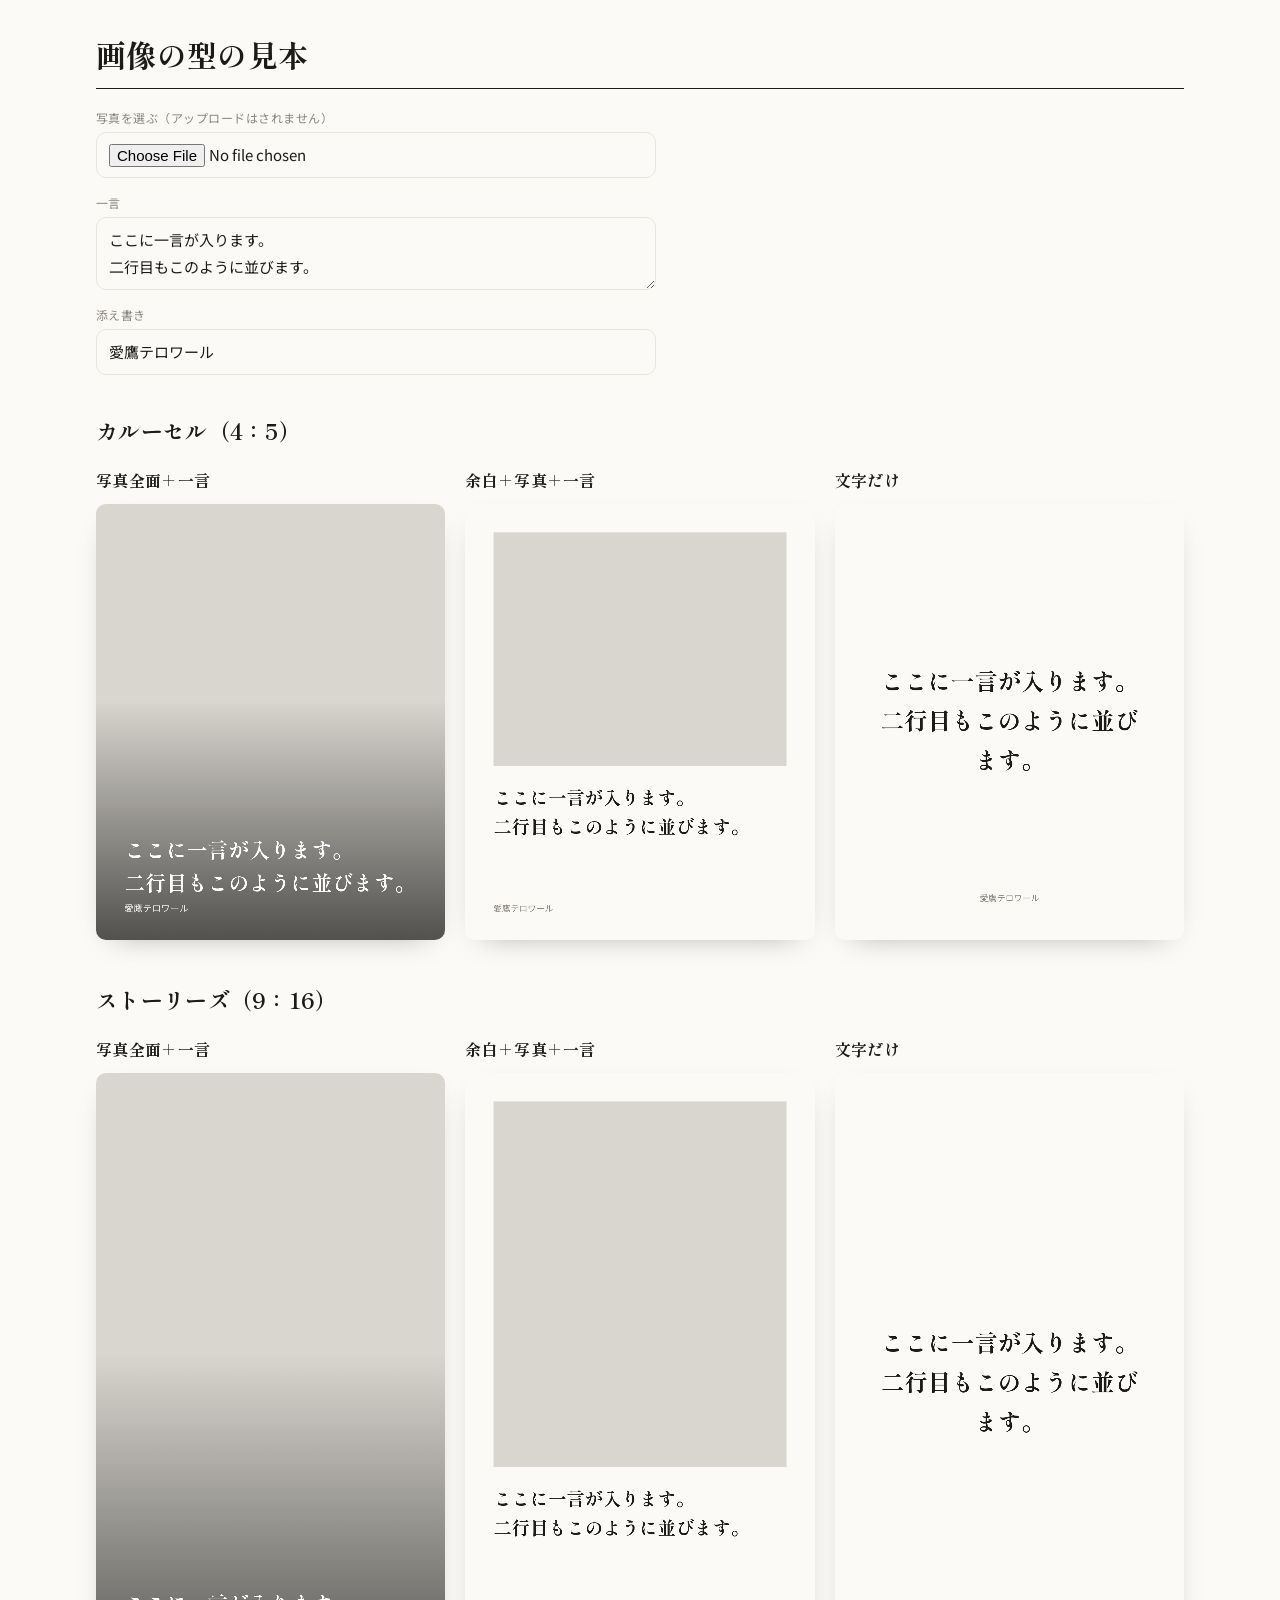
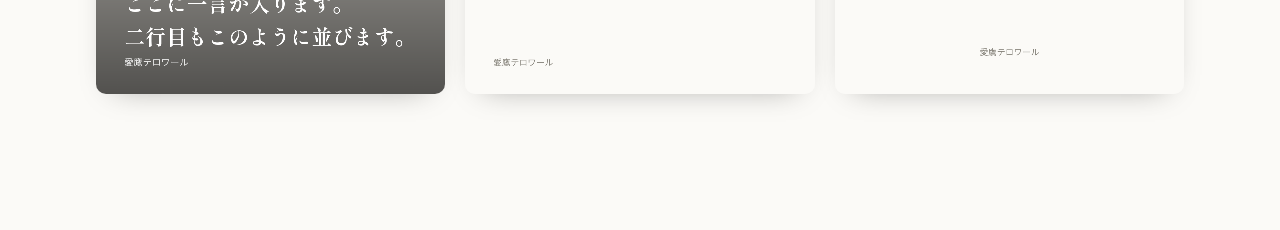
==== docs/templates-preview.html @ f47aa207 "カルーセル・ストーリーズ画像の型（3種）と見本ページ Co-Authored-By: Claude Opus 5.5 <noreply@anthropic.com>" ====
<!doctype html>
<html lang="ja">
<head>
<meta charset="utf-8">
<meta name="viewport" content="width=device-width, initial-scale=1">
<title>ナガレ｜画像の型の見本</title>
<link rel="preconnect" href="https://fonts.googleapis.com">
<link rel="preconnect" href="https://fonts.gstatic.com" crossorigin>
<link href="https://fonts.googleapis.com/css2?family=Shippori+Mincho:wght@500;700&family=Noto+Sans+JP:wght@400;500;700&display=swap" rel="stylesheet">
<link rel="stylesheet" href="style.css">
<style>
  .controls { display: grid; gap: 14px; max-width: 560px; margin-bottom: 36px; }
  .row { display: grid; grid-template-columns: repeat(3, 1fr); gap: 20px; margin-bottom: 40px; }
  .row h3 { font-family: var(--mincho); font-size: 16px; margin: 0 0 10px; }
  canvas { width: 100%; height: auto; border-radius: 10px; box-shadow: 0 10px 30px -18px rgba(0,0,0,.4); display: block; }
  .format-title { font-family: var(--mincho); font-size: 22px; margin: 0 0 16px; }
  @media (max-width: 640px) { .row { grid-template-columns: 1fr; } }
</style>
</head>
<body>
<main>
  <div class="section-head"><h1 class="section-title">画像の型の見本</h1></div>
  <div class="controls">
    <label>写真を選ぶ（アップロードはされません）<input type="file" id="photo" accept="image/*"></label>
    <label>一言<textarea id="text">ここに一言が入ります。
二行目もこのように並びます。</textarea></label>
    <label>添え書き<input id="sub" value="愛鷹テロワール"></label>
  </div>
  <h2 class="format-title">カルーセル（4：5）</h2>
  <div class="row" id="feed"></div>
  <h2 class="format-title">ストーリーズ（9：16）</h2>
  <div class="row" id="story"></div>
</main>
<script src="templates.js"></script>
<script>
  let image = null;
  async function renderAll() {
    const text = document.getElementById('text').value;
    const sub = document.getElementById('sub').value;
    for (const format of ['feed', 'story']) {
      const row = document.getElementById(format);
      row.innerHTML = '';
      for (const t of Templates.list) {
        const box = document.createElement('div');
        box.innerHTML = `<h3>${t.name}</h3>`;
        const c = document.createElement('canvas');
        box.appendChild(c);
        row.appendChild(box);
        await Templates.draw(c, { template: t.id, format, image, text, sub });
      }
    }
  }
  document.getElementById('photo').addEventListener('change', e => {
    const f = e.target.files[0];
    if (!f) return;
    const img = new Image();
    img.onload = () => { image = img; renderAll(); };
    img.src = URL.createObjectURL(f);
  });
  document.getElementById('text').addEventListener('input', renderAll);
  document.getElementById('sub').addEventListener('input', renderAll);
  renderAll();
</script>
</body>
</html>
---- docs/style.css ----
/* ナガレ：写真が主役の雑誌風。余白・明朝の見出し・大きなアイコン */
:root {
  --paper: #fbfaf7;
  --surface: #ffffff;
  --ink: #1c1b19;
  --muted: #8a877f;
  --line: #e9e6df;
  --soft: #f3f1ec;
  --accent: #2f5d50;
  --danger: #a23b2a;
  --mincho: "Shippori Mincho", "Hiragino Mincho ProN", "Yu Mincho", serif;
  --sans: "Noto Sans JP", -apple-system, BlinkMacSystemFont, "Segoe UI", sans-serif;
  --ease: cubic-bezier(.2, .7, .2, 1);
}
* { box-sizing: border-box; }
[hidden] { display: none !important; }
html { -webkit-text-size-adjust: 100%; }
body { margin: 0; background: var(--paper); color: var(--ink); font-family: var(--sans);
  font-size: 15px; line-height: 1.75; letter-spacing: .02em; }
a { color: inherit; }
.muted { color: var(--muted); }
.logo { font-family: var(--mincho); font-weight: 700; font-size: 22px; letter-spacing: .12em; margin: 0; }

/* ---- ログイン ---- */
.login { min-height: 100vh; display: grid; place-items: center; padding: 24px 16px; }
.login form { width: min(360px, 100%); display: grid; gap: 18px; }
.login .logo { font-size: 40px; text-align: center; margin-bottom: 12px; }

/* ---- ヘッダー ---- */
.site-header { position: sticky; top: 0; z-index: 5; background: rgba(251, 250, 247, .9);
  backdrop-filter: blur(12px); -webkit-backdrop-filter: blur(12px); border-bottom: 1px solid var(--line); }
.bar { max-width: 1120px; margin: 0 auto; padding: 14px 16px 6px; display: flex; align-items: center; gap: 16px; }
.accounts { display: flex; gap: 4px; margin-left: auto; overflow-x: auto; scrollbar-width: none; }
.accounts::-webkit-scrollbar { display: none; }
.accounts button { display: flex; align-items: center; gap: 8px; border: 0; background: none; cursor: pointer;
  padding: 4px 10px 4px 4px; border-radius: 999px; font: inherit; font-size: 13px; color: var(--muted);
  white-space: nowrap; transition: background .2s var(--ease), color .2s var(--ease); }
.accounts button .avatar { width: 28px; height: 28px; font-size: 12px; transition: box-shadow .2s var(--ease); }
.accounts button:hover { color: var(--ink); }
.accounts button.active { color: var(--ink); background: var(--soft); }
.accounts button.active .avatar { box-shadow: 0 0 0 2px var(--paper), 0 0 0 3.5px var(--ink); }
button.link { border: 0; background: none; color: var(--muted); font: inherit; font-size: 12px; cursor: pointer; white-space: nowrap; }
button.link:hover { color: var(--ink); }
.views { max-width: 1120px; margin: 0 auto; padding: 0 16px; display: flex; gap: 22px; overflow-x: auto; scrollbar-width: none; }
.views::-webkit-scrollbar { display: none; }
.views button { position: relative; border: 0; background: none; padding: 10px 0 12px; font: inherit; font-size: 14px;
  color: var(--muted); cursor: pointer; white-space: nowrap; transition: color .2s var(--ease); }
.views button::after { content: ""; position: absolute; left: 0; right: 0; bottom: -1px; height: 2px; background: var(--ink);
  transform: scaleX(0); transition: transform .3s var(--ease); }
.views button:hover { color: var(--ink); }
.views button.active { color: var(--ink); font-weight: 500; }
.views button.active::after { transform: scaleX(1); }

main { max-width: 1120px; margin: 0 auto; padding: 36px 16px 96px; }

/* ---- アイコン ---- */
.avatar { width: 40px; height: 40px; border-radius: 50%; flex: none; object-fit: cover; background: var(--soft);
  display: inline-grid; place-items: center; color: var(--muted); font-family: var(--mincho); font-weight: 700; font-size: 16px; }
img.avatar { border: 1px solid var(--line); }  /* 白いアイコンが背景に溶けないように */

/* ---- 選んでいるアカウント ---- */
.profile { display: flex; align-items: center; gap: 20px; margin-bottom: 44px; }
.profile .avatar { width: 76px; height: 76px; font-size: 28px; }
.profile-name { font-family: var(--mincho); font-weight: 700; font-size: 26px; line-height: 1.3; margin: 0; }
.profile-handle { font-size: 13px; color: var(--muted); text-decoration: none; display: inline-flex; gap: 6px; margin-top: 4px; }
.profile-handle:hover { color: var(--ink); }

/* ---- 見出し ---- */
.section-head { display: flex; align-items: flex-end; justify-content: space-between; gap: 16px; flex-wrap: wrap;
  padding-bottom: 16px; border-bottom: 1px solid var(--ink); margin-bottom: 18px; }
.section-title { font-family: var(--mincho); font-weight: 700; font-size: 30px; line-height: 1.2; margin: 0; }
.section-title small { font-family: var(--sans); font-weight: 400; font-size: 13px; color: var(--muted); margin-left: 12px; letter-spacing: .04em; }

/* A／Bの説明 */
.legend { display: grid; gap: 6px; margin: 0 0 22px; font-size: 13px; color: var(--muted); }
.legend div { display: flex; gap: 10px; align-items: baseline; }
.legend .note { font-size: 12px; }

.toolbar { display: flex; align-items: center; justify-content: space-between; gap: 12px; flex-wrap: wrap; margin-bottom: 26px; }
.filter { display: inline-flex; background: var(--soft); border-radius: 999px; padding: 3px; }
.filter button { border: 0; background: none; border-radius: 999px; padding: 5px 16px; font: inherit; font-size: 13px;
  color: var(--muted); cursor: pointer; transition: background .2s var(--ease), color .2s var(--ease); }
.filter button.active { background: var(--surface); color: var(--ink); box-shadow: 0 1px 3px rgba(0,0,0,.08); }

/* ---- ボタン ---- */
.btn { border: 1px solid var(--line); border-radius: 999px; background: var(--surface); color: var(--ink);
  padding: 7px 18px; font: inherit; font-size: 13px; cursor: pointer; transition: border-color .2s, background .2s, color .2s, transform .2s var(--ease); }
.btn:hover { border-color: var(--ink); }
.btn:active { transform: scale(.97); }
.btn.primary { background: var(--ink); border-color: var(--ink); color: var(--paper); }
.btn.primary:hover { background: var(--accent); border-color: var(--accent); }
.btn.small { padding: 4px 12px; font-size: 12px; }
.btn.danger { color: var(--danger); }
.btn.danger.armed { background: var(--danger); border-color: var(--danger); color: #fff; }
.btn:disabled { opacity: .5; cursor: default; }

/* ---- A／Bの印 ---- */
.badge { display: inline-grid; place-items: center; width: 24px; height: 24px; border-radius: 50%;
  font-size: 12px; font-weight: 700; letter-spacing: 0; flex: none; }
.badge.a { background: var(--ink); color: var(--paper); }
.badge.b { border: 1px solid var(--ink); color: var(--ink); }
.badge.none { border: 1px dashed var(--muted); color: var(--muted); }

/* ---- ベンチマークのカード ---- */
.grid { display: grid; grid-template-columns: repeat(auto-fill, minmax(300px, 1fr)); gap: 18px; }
.card { background: var(--surface); border: 1px solid var(--line); border-radius: 18px; padding: 22px 22px 16px;
  display: flex; flex-direction: column; gap: 14px;
  transition: transform .35s var(--ease), box-shadow .35s var(--ease), border-color .35s var(--ease);
  animation: rise .5s var(--ease) both; }
.card:hover { transform: translateY(-3px); box-shadow: 0 14px 34px -18px rgba(28, 27, 25, .35); border-color: transparent; }
@keyframes rise { from { opacity: 0; transform: translateY(8px); } }
.card-top { display: flex; align-items: flex-start; gap: 14px; }
.card-top .avatar { width: 58px; height: 58px; font-size: 22px; }
.card-id { min-width: 0; flex: 1; }
.card-name { font-family: var(--mincho); font-weight: 700; font-size: 18px; line-height: 1.4; margin: 2px 0 0; overflow-wrap: anywhere; }
.card-name a { text-decoration: none; }
.card-name a:hover { text-decoration: underline; }
.card-handle { font-size: 12px; color: var(--muted); overflow-wrap: anywhere; }
.area { display: inline-block; align-self: flex-start; font-size: 12px; padding: 2px 10px; border-radius: 999px; background: var(--soft); color: var(--ink); }
.adopt { font-family: var(--mincho); font-size: 15px; line-height: 1.8; margin: 0; }
.notes { display: grid; gap: 8px; margin: 0; font-size: 13px; line-height: 1.7; }
.notes dt { font-size: 11px; color: var(--muted); letter-spacing: .08em; }
.notes dd { margin: 0; }
.card-foot { margin-top: auto; padding-top: 12px; border-top: 1px solid var(--line);
  display: flex; align-items: center; justify-content: space-between; gap: 8px; flex-wrap: wrap; font-size: 11px; color: var(--muted); }
.card-foot .actions { display: flex; gap: 6px; align-items: center; }
.ig-link { font-size: 12px; color: var(--ink); text-decoration: none; border-bottom: 1px solid var(--line); }
.ig-link:hover { border-color: var(--ink); }

/* ---- 編集フォーム ---- */
form.edit { display: grid; gap: 12px; }
label { display: grid; gap: 4px; font-size: 12px; color: var(--muted); letter-spacing: .04em; }
input, select, textarea { font: inherit; font-size: 15px; color: var(--ink); background: var(--paper);
  border: 1px solid var(--line); border-radius: 10px; padding: 9px 12px; transition: border-color .2s; }
input:focus, select:focus, textarea:focus { outline: none; border-color: var(--ink); }
textarea { min-height: 72px; resize: vertical; }
.row2 { display: grid; grid-template-columns: 1fr 1fr; gap: 12px; }
.form-actions { display: flex; justify-content: flex-end; gap: 8px; }
.card.editing { grid-column: 1 / -1; }

/* ---- そのほか ---- */
.placeholder { padding: 80px 16px; text-align: center; color: var(--muted); font-family: var(--mincho); font-size: 18px; }
.error { background: #fbeeea; color: var(--danger); border-radius: 12px; padding: 12px 16px; margin-bottom: 20px; font-size: 14px; }
.empty { color: var(--muted); padding: 40px 0; }

@media (max-width: 640px) {
  body { font-size: 14px; }
  .bar { flex-wrap: wrap; }
  .accounts { order: 3; width: 100%; margin-left: -4px; }
  #logout { margin-left: auto; }
  main { padding-top: 28px; }
  .profile { gap: 16px; margin-bottom: 32px; }
  .profile .avatar { width: 60px; height: 60px; }
  .profile-name { font-size: 22px; }
  .section-title { font-size: 24px; }
  .grid { grid-template-columns: 1fr; }
  .row2 { grid-template-columns: 1fr; }
}
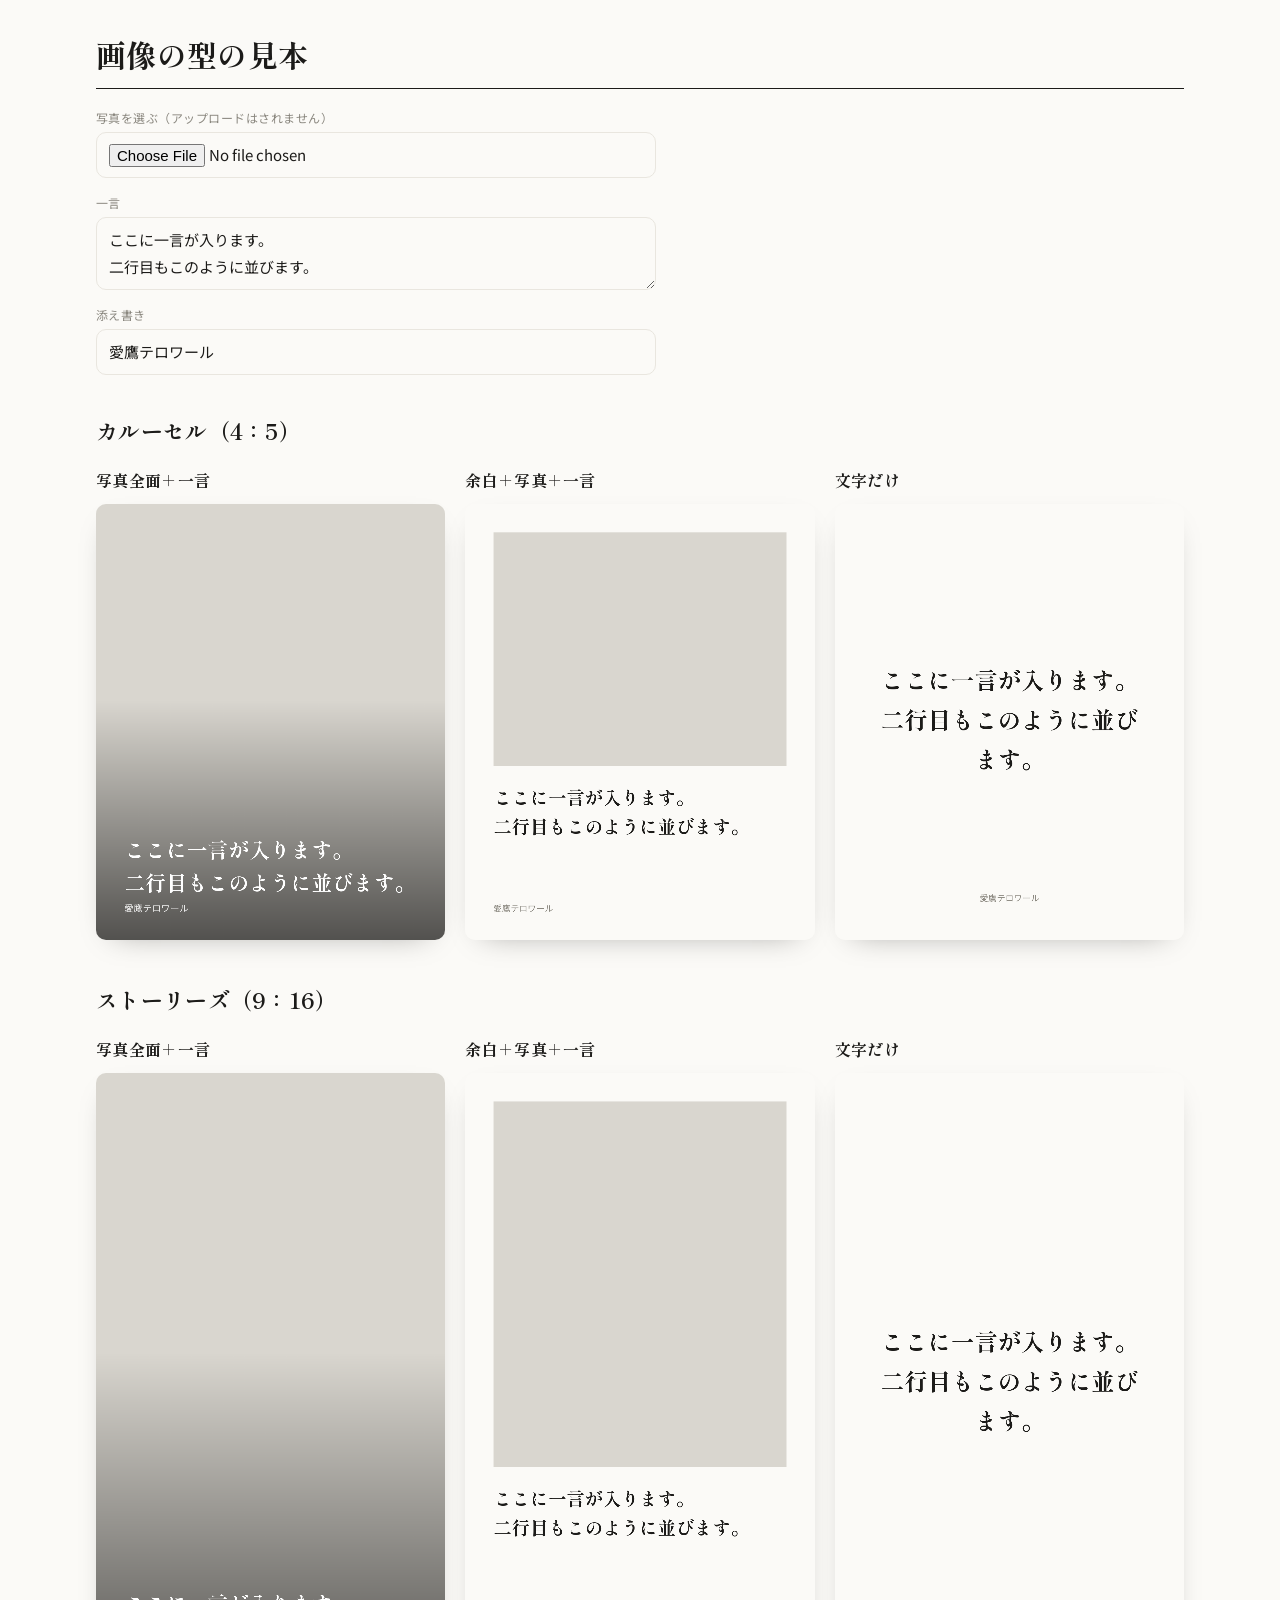
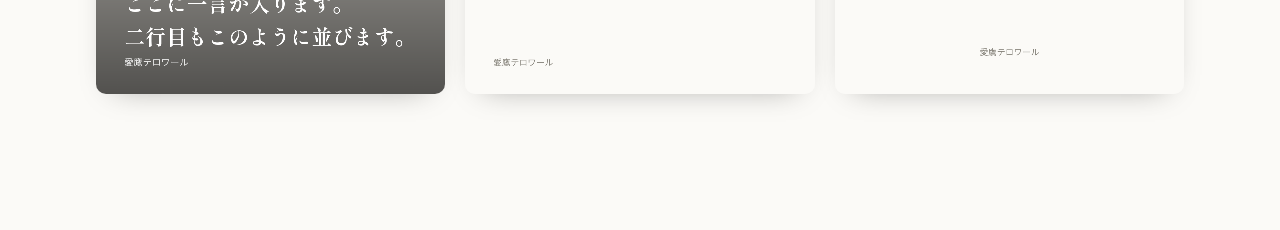
==== commit 0dd5405d: "作る（チャット＋下書きカード）と公開する（確認・承認・差し戻し）を追加、名前をInsta Studioに - 投稿・作業の記録の表と、非公開の写真置き場を追加 - AIで下書きを作るEdge Func" ====
--- a/docs/templates-preview.html
+++ b/docs/templates-preview.html
@@ -3,7 +3,7 @@
 <head>
 <meta charset="utf-8">
 <meta name="viewport" content="width=device-width, initial-scale=1">
-<title>ナガレ｜画像の型の見本</title>
+<title>Insta Studio｜画像の型の見本</title>
 <link rel="preconnect" href="https://fonts.googleapis.com">
 <link rel="preconnect" href="https://fonts.gstatic.com" crossorigin>
 <link href="https://fonts.googleapis.com/css2?family=Shippori+Mincho:wght@500;700&family=Noto+Sans+JP:wght@400;500;700&display=swap" rel="stylesheet">
--- a/docs/style.css
+++ b/docs/style.css
@@ -1,4 +1,4 @@
-/* ナガレ：写真が主役の雑誌風。余白・明朝の見出し・大きなアイコン */
+/* Insta Studio：写真が主役の雑誌風。余白・明朝の見出し・大きなアイコン */
 :root {
   --paper: #fbfaf7;
   --surface: #ffffff;
@@ -156,3 +156,94 @@
   .grid { grid-template-columns: 1fr; }
   .row2 { grid-template-columns: 1fr; }
 }
+
+/* ==== 作る ==== */
+.chips { display: flex; gap: 8px; overflow-x: auto; padding-bottom: 6px; margin-bottom: 22px; scrollbar-width: thin; }
+.chip { flex: none; display: grid; text-align: left; gap: 0; border: 1px solid var(--line); background: var(--surface);
+  border-radius: 12px; padding: 8px 14px; font: inherit; font-size: 13px; cursor: pointer; transition: border-color .2s; }
+.chip small { font-size: 11px; color: var(--muted); }
+.chip:hover { border-color: var(--ink); }
+.chip.active { border-color: var(--ink); box-shadow: inset 0 0 0 1px var(--ink); }
+
+.studio { display: grid; grid-template-columns: minmax(300px, 2fr) 3fr; gap: 18px; align-items: start; }
+.panel { background: var(--surface); border: 1px solid var(--line); border-radius: 18px; padding: 18px; }
+.chat { position: sticky; top: 110px; display: flex; flex-direction: column; gap: 12px; max-height: calc(100vh - 130px); }
+.chat-log { flex: 1; overflow-y: auto; display: flex; flex-direction: column; gap: 10px; min-height: 160px; padding-right: 4px; }
+.bubble { max-width: 88%; padding: 10px 14px; border-radius: 16px; font-size: 14px; line-height: 1.7; white-space: pre-wrap; animation: rise .3s var(--ease) both; }
+.bubble.me { align-self: flex-end; background: var(--ink); color: var(--paper); border-bottom-right-radius: 4px; }
+.bubble.ai { align-self: flex-start; background: var(--soft); border-bottom-left-radius: 4px; }
+.bubble.thinking { color: var(--muted); animation: pulse 1.4s ease-in-out infinite; }
+@keyframes pulse { 50% { opacity: .45; } }
+.hint { color: var(--muted); font-size: 13px; line-height: 1.8; margin: auto 0; text-align: center; }
+.photo-tray { display: flex; gap: 8px; overflow-x: auto; padding-bottom: 4px; }
+.thumb { margin: 0; flex: none; width: 64px; }
+.thumb img { width: 64px; height: 64px; object-fit: cover; border-radius: 10px; background: var(--soft); display: block; }
+.thumb figcaption { font-size: 10px; color: var(--muted); text-align: center; }
+.add-photo { flex: none; width: 64px; height: 64px; border: 1px dashed var(--muted); border-radius: 10px; display: grid; place-items: center;
+  font-size: 12px; color: var(--muted); cursor: pointer; transition: border-color .2s, color .2s; }
+.add-photo:hover { border-color: var(--ink); color: var(--ink); }
+.add-photo.busy { cursor: default; animation: pulse 1.4s ease-in-out infinite; }
+.add-photo input { display: none; }
+.chat-form { display: grid; gap: 8px; }
+.chat-form .btn { justify-self: end; }
+
+.draft { display: grid; gap: 18px; }
+.draft-head { display: flex; gap: 12px; align-items: center; flex-wrap: wrap; }
+.title-input { flex: 1; min-width: 180px; font-family: var(--mincho); font-weight: 700; font-size: 18px; background: transparent; border-color: transparent; padding-left: 4px; }
+.title-input:hover { border-color: var(--line); }
+.seg { display: inline-flex; background: var(--soft); border-radius: 999px; padding: 3px; }
+.seg button { border: 0; background: none; border-radius: 999px; padding: 4px 14px; font: inherit; font-size: 12px; color: var(--muted); cursor: pointer; white-space: nowrap; }
+.seg button.active { background: var(--surface); color: var(--ink); box-shadow: 0 1px 3px rgba(0,0,0,.08); }
+.seg button:disabled { opacity: .35; cursor: default; }
+.slide-strip { display: flex; gap: 10px; overflow-x: auto; padding: 4px 2px 8px; }
+.slide-thumb { flex: none; position: relative; border: 0; padding: 0; background: none; cursor: pointer; border-radius: 8px; }
+.slide-thumb canvas { width: 72px; display: block; border-radius: 8px; box-shadow: 0 0 0 1px var(--line); transition: box-shadow .2s; }
+.slide-thumb.active canvas { box-shadow: 0 0 0 2px var(--ink); }
+.slide-thumb span { position: absolute; left: 4px; top: 4px; font-size: 10px; background: rgba(255,255,255,.85); border-radius: 4px; padding: 0 5px; }
+.slide-add { flex: none; width: 72px; min-height: 90px; border: 1px dashed var(--muted); border-radius: 8px; background: none; color: var(--muted);
+  font: inherit; font-size: 12px; line-height: 1.5; cursor: pointer; }
+.slide-add:hover { border-color: var(--ink); color: var(--ink); }
+.slide-editor { display: grid; grid-template-columns: minmax(200px, 300px) 1fr; gap: 18px; align-items: start; }
+.slide-big { width: 100%; border-radius: 12px; box-shadow: 0 14px 34px -18px rgba(28, 27, 25, .35); display: block; }
+.slide-controls { display: grid; gap: 14px; }
+.control-row { display: flex; align-items: center; gap: 12px; flex-wrap: wrap; }
+.control-label { font-size: 12px; color: var(--muted); width: 3em; }
+.small { font-size: 12px; }
+.block-title { font-family: var(--mincho); font-size: 16px; margin: 0 0 10px; }
+.caption-block { display: grid; gap: 10px; border-top: 1px solid var(--line); padding-top: 16px; }
+.caption-block .block-title { margin: 0; }
+.options { display: grid; gap: 6px; }
+.option { text-align: left; border: 1px solid var(--line); background: var(--paper); border-radius: 10px; padding: 8px 12px;
+  font: inherit; font-size: 13px; line-height: 1.6; cursor: pointer; transition: border-color .2s; }
+.option:hover { border-color: var(--ink); }
+.draft-foot { display: flex; justify-content: space-between; align-items: center; gap: 10px; border-top: 1px solid var(--line); padding-top: 14px; }
+
+/* ==== 公開する ==== */
+.post-open { border: 0; padding: 0; background: none; cursor: pointer; border-radius: 12px; overflow: hidden; }
+.post-open canvas { width: 100%; display: block; transition: transform .5s var(--ease); }
+.post-card:hover .post-open canvas { transform: scale(1.02); }
+.post-meta { display: flex; align-items: center; gap: 10px; }
+.status { display: inline-block; font-family: var(--sans); font-size: 11px; font-weight: 500; letter-spacing: .04em;
+  padding: 2px 10px; border-radius: 999px; border: 1px solid var(--line); color: var(--muted); }
+.status.approved { border-color: var(--accent); color: var(--accent); }
+.status.posted { background: var(--ink); border-color: var(--ink); color: var(--paper); }
+.grid.posts { grid-template-columns: repeat(auto-fill, minmax(220px, 1fr)); }
+.detail-slides { display: flex; gap: 14px; overflow-x: auto; padding: 4px 2px 18px; margin-bottom: 8px; }
+.detail-slide { flex: none; height: 360px; border-radius: 12px; box-shadow: 0 14px 34px -18px rgba(28, 27, 25, .35); }
+.detail-grid { display: grid; grid-template-columns: 3fr 2fr; gap: 18px; align-items: start; }
+.detail-grid .panel { display: grid; gap: 12px; }
+.caption-text { white-space: pre-wrap; margin: 0; font-size: 14px; line-height: 1.85; }
+.form-actions.start { justify-content: flex-start; flex-wrap: wrap; }
+.return-form { display: grid; gap: 10px; background: var(--soft); border-radius: 12px; padding: 12px; }
+.logs { list-style: none; margin: 0; padding: 0; display: grid; gap: 10px; font-size: 13px; }
+.logs li { display: grid; gap: 2px; border-left: 2px solid var(--line); padding-left: 10px; }
+.logs p { margin: 2px 0 0; }
+
+@media (max-width: 860px) {
+  .studio, .detail-grid { grid-template-columns: 1fr; }
+  .chat { position: static; max-height: none; }
+  .chat-log { max-height: 50vh; }
+  .slide-editor { grid-template-columns: 1fr; }
+  .slide-big { max-width: 360px; justify-self: center; }
+  .detail-slide { height: 300px; }
+}
